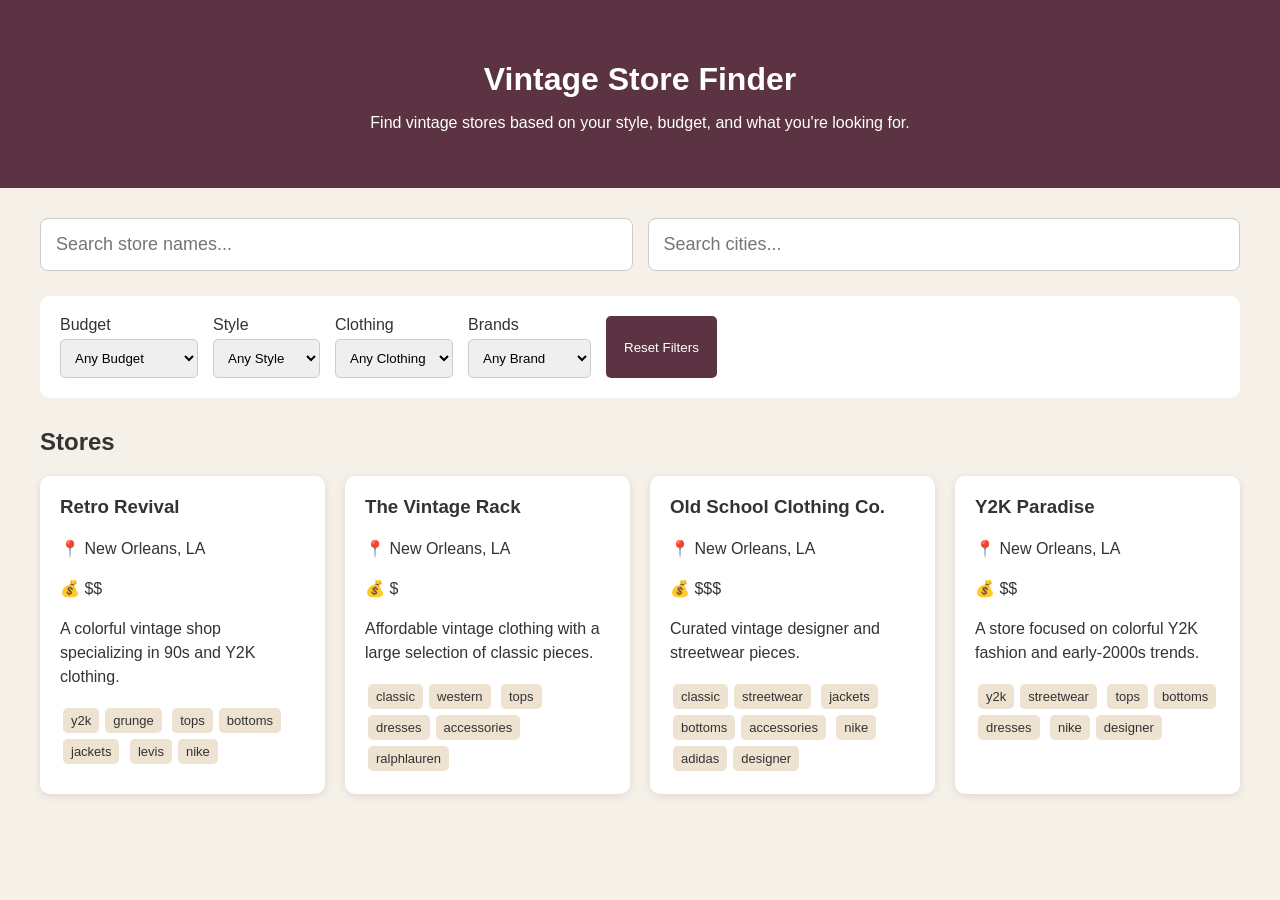
==== index.html @ dc8f057b "Add files via upload" ====
<!DOCTYPE html>
<html lang="en">

<head>
    <meta charset="UTF-8">
    <meta name="viewport" content="width=device-width, initial-scale=1.0">

    <title>Vintage Store Finder</title>

    <link rel="stylesheet" href="style.css">
</head>

<body>

    <header>
        <h1>Vintage Store Finder</h1>
        <p>Find vintage stores based on your style, budget, and what you're looking for.</p>
    </header>


    <main>

        <!-- Search -->
        <section class="search-section">

            <input type="text" id="searchInput" placeholder="Search store names...">
            
            <input type="text" id="locationInput" placeholder="Search cities...">

        </section>


        <!-- Filters -->
        <section class="filters">

            <div>
                <label for="budgetFilter">Budget</label>

                <select id="budgetFilter">
                    <option value="all">Any Budget</option>
                    <option value="low">$ - Budget</option>
                    <option value="medium">$$ - Moderate</option>
                    <option value="high">$$$ - Expensive</option>
                </select>
            </div>


            <div>
                <label for="styleFilter">Style</label>

                <select id="styleFilter">
                    <option value="all">Any Style</option>
                    <option value="y2k">Y2K</option>
                    <option value="western">Western</option>
                    <option value="grunge">Grunge</option>
                    <option value="classic">Classic</option>
                    <option value="streetwear">Streetwear</option>
                </select>
            </div>


            <div>
                <label for="clothingFilter">Clothing</label>

                <select id="clothingFilter">
                    <option value="all">Any Clothing</option>
                    <option value="tops">Tops</option>
                    <option value="bottoms">Bottoms</option>
                    <option value="dresses">Dresses</option>
                    <option value="jackets">Jackets</option>
                    <option value="accessories">Accessories</option>
                </select>
            </div>


            <div>
                <label for="brandFilter">Brands</label>

                <select id="brandFilter">
                    <option value="all">Any Brand</option>
                    <option value="levis">Levi's</option>
                    <option value="nike">Nike</option>
                    <option value="adidas">Adidas</option>
                    <option value="ralphlauren">Ralph Lauren</option>
                    <option value="designer">Designer</option>
                </select>
            </div>


            <button id="resetButton">
                Reset Filters
            </button>

        </section>


        <!-- Store Results -->
        <section>

            <h2>Stores</h2>

            <div id="storeResults" class="store-grid">
                <!-- JavaScript will add stores here -->
            </div>

        </section>

    </main>


    <script src="script.js"></script>

</body>

</html>
---- style.css ----
/* General page styling */

body {
    font-family: Arial, sans-serif;
    margin: 0;
    background-color: #f5f1e8;
    color: #333;
}


/* Header */

header {
    background-color: #5c3342;
    color: white;
    padding: 40px;
    text-align: center;
}

header h1 {
    margin-bottom: 10px;
}


/* Main content */

main {
    max-width: 1200px;
    margin: auto;
    padding: 30px;
}


/* Search */

.search-section {
    display: flex;
    gap: 15px;
    margin-bottom: 25px;
}

#searchInput,
#locationInput {
    flex: 1;
    box-sizing: border-box;
    padding: 15px;
    font-size: 18px;
    border: 1px solid #ccc;
    border-radius: 8px;
}

#searchInput:focus,
#locationInput:focus {
    outline: none;
    border-color: #5c4033;
}



/* Filters */

.filters {
    display: flex;
    flex-wrap: wrap;
    gap: 15px;

    background-color: white;
    padding: 20px;

    border-radius: 10px;
    margin-bottom: 30px;
}

.filters div {
    display: flex;
    flex-direction: column;
    gap: 5px;
}

select {
    padding: 10px;

    border: 1px solid #ccc;
    border-radius: 5px;
}


/* Buttons */

button {
    padding: 10px 18px;

    border: none;
    border-radius: 5px;

    background-color: #5c3342;
    color: white;

    cursor: pointer;
}

button:hover {
    background-color: #41242e;
}


/* Store grid */

.store-grid {
    display: grid;

    grid-template-columns:
        repeat(auto-fit, minmax(280px, 1fr));

    gap: 20px;
}


/* Store cards */

.store-card {
    background-color: white;

    border-radius: 10px;

    padding: 20px;

    box-shadow:
        0 2px 8px rgba(0, 0, 0, 0.1);

    cursor: pointer;
    transition: transform 0.2s;
}

.store-card:hover {
    transform: translateY(-5px);
}


.store-card h3 {
    margin-top: 0;
}

.store-card p {
    line-height: 1.5;
}


/* Tags */

.tag {
    display: inline-block;

    background-color: #eee2d0;

    padding: 5px 8px;

    margin: 3px;

    border-radius: 5px;

    font-size: 13px;
}


/* No results */

.no-results {
    text-align: center;
    padding: 40px;
}

/* store details page */
.store-details {
    background-color: white;

    padding: 30px;

    margin-top: 25px;

    border-radius: 10px;

    box-shadow:
        0 2px 8px rgba(0, 0, 0, 0.1);
}

.store-details h2 {
    font-size: 32px;
    margin-top: 0;
}

.store-details h3 {
    margin-top: 25px;
}

.store-details p {
    line-height: 1.6;
}

.store-details a {
    color: #5c4033;
}
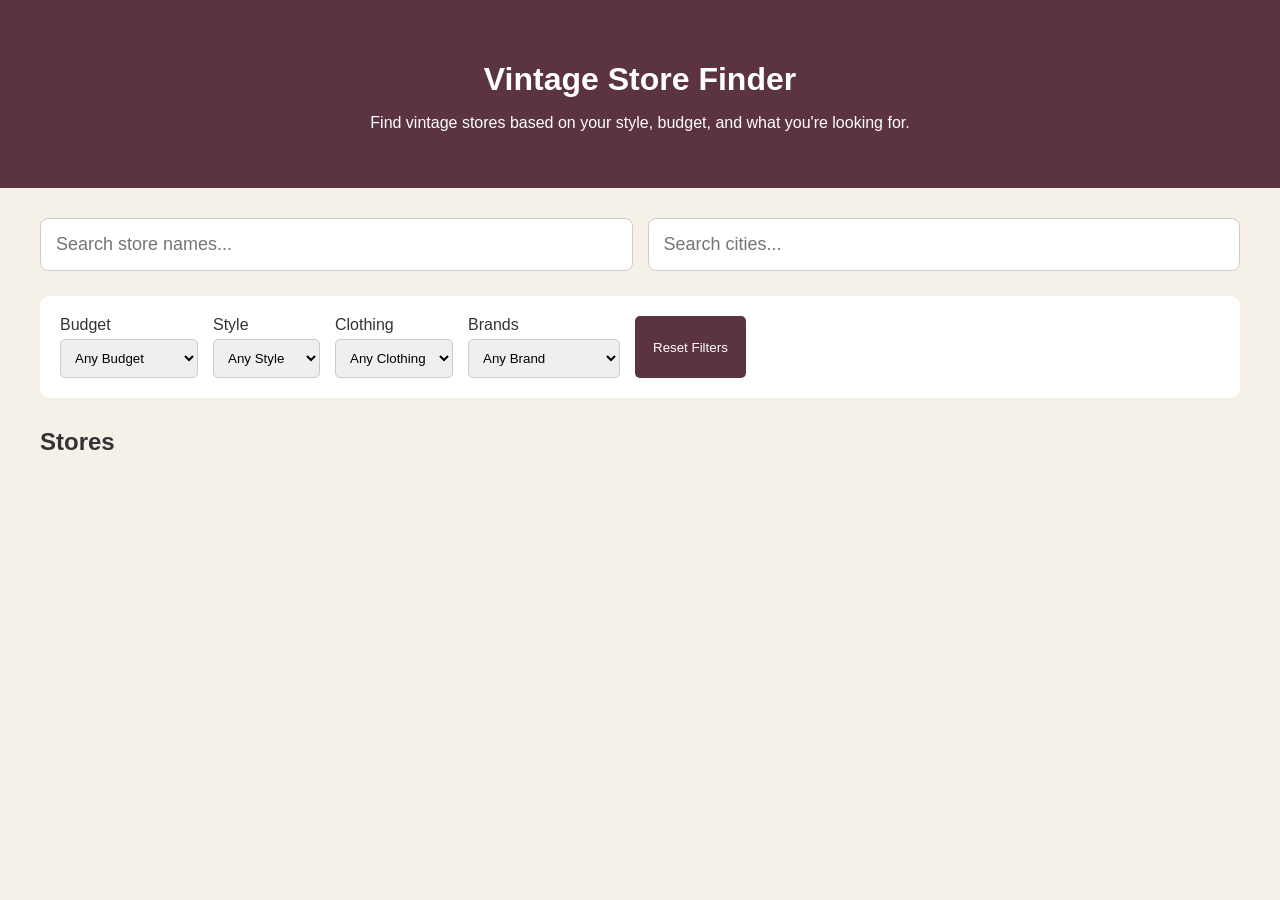
==== commit a26d542e: "update brands index.html" ====
--- a/index.html
+++ b/index.html
@@ -69,6 +69,7 @@
                     <option value="dresses">Dresses</option>
                     <option value="jackets">Jackets</option>
                     <option value="accessories">Accessories</option>
+                    <option value="bags">Bags</option>
                 </select>
             </div>
 
@@ -79,10 +80,12 @@
                 <select id="brandFilter">
                     <option value="all">Any Brand</option>
                     <option value="levis">Levi's</option>
-                    <option value="nike">Nike</option>
-                    <option value="adidas">Adidas</option>
+                    <option value="carhartt">Nike</option>
+                    <option value="patagonia">Nike</option>
+                    <option value="jeanpaulgaultier">Jean Paul Gaultier</option>
                     <option value="ralphlauren">Ralph Lauren</option>
-                    <option value="designer">Designer</option>
+                    <option value="chanel">Chanel</option>
+                    <option value="miumiu">Miu Miu</option>
                 </select>
             </div>
 
@@ -112,4 +115,4 @@
 
 </body>
 
-</html>+</html>
--- a/style.css
+++ b/style.css
@@ -199,4 +199,50 @@
 
 .store-details a {
     color: #5c4033;
-}+}
+
+```css
+/* Social Media Reviews */
+
+.reviews-section {
+    margin-top: 40px;
+}
+
+.reviews-grid {
+    display: grid;
+
+    grid-template-columns:
+        repeat(auto-fit, minmax(280px, 1fr));
+
+    gap: 20px;
+}
+
+
+/* Review cards */
+
+.reviews-grid .store-card {
+    margin: 0;
+}
+
+.reviews-grid h4 {
+    font-size: 20px;
+    margin-top: 0;
+    margin-bottom: 10px;
+}
+
+.reviews-grid a {
+    display: inline-block;
+
+    margin-top: 10px;
+
+    color: #5c4033;
+
+    font-weight: bold;
+
+    text-decoration: none;
+}
+
+.reviews-grid a:hover {
+    text-decoration: underline;
+}
+```
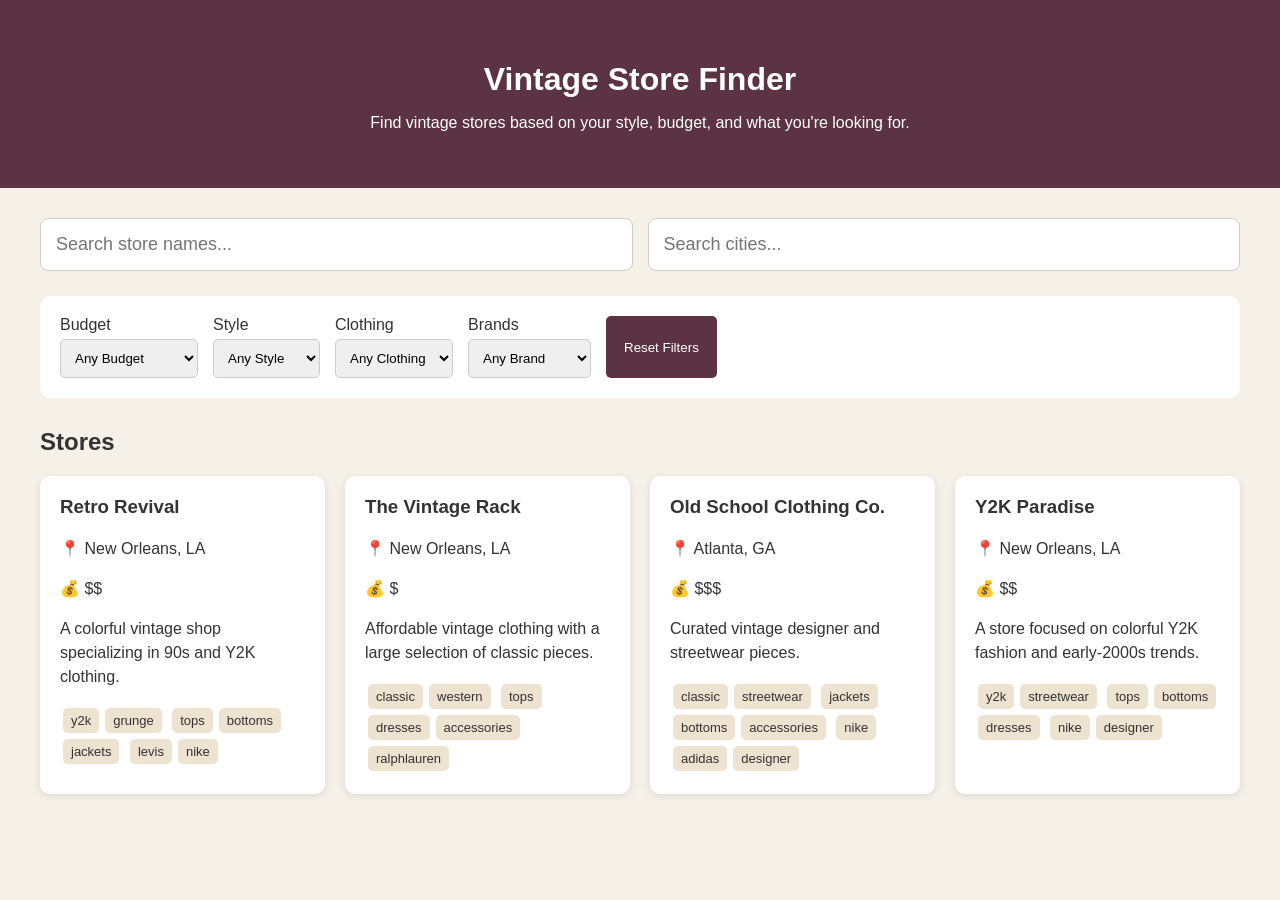
==== commit 790fb910: "undo update index.html" ====
--- a/index.html
+++ b/index.html
@@ -69,7 +69,6 @@
                     <option value="dresses">Dresses</option>
                     <option value="jackets">Jackets</option>
                     <option value="accessories">Accessories</option>
-                    <option value="bags">Bags</option>
                 </select>
             </div>
 
@@ -80,12 +79,10 @@
                 <select id="brandFilter">
                     <option value="all">Any Brand</option>
                     <option value="levis">Levi's</option>
-                    <option value="carhartt">Nike</option>
-                    <option value="patagonia">Nike</option>
-                    <option value="jeanpaulgaultier">Jean Paul Gaultier</option>
+                    <option value="nike">Nike</option>
+                    <option value="adidas">Adidas</option>
                     <option value="ralphlauren">Ralph Lauren</option>
-                    <option value="chanel">Chanel</option>
-                    <option value="miumiu">Miu Miu</option>
+                    <option value="designer">Designer</option>
                 </select>
             </div>
 
